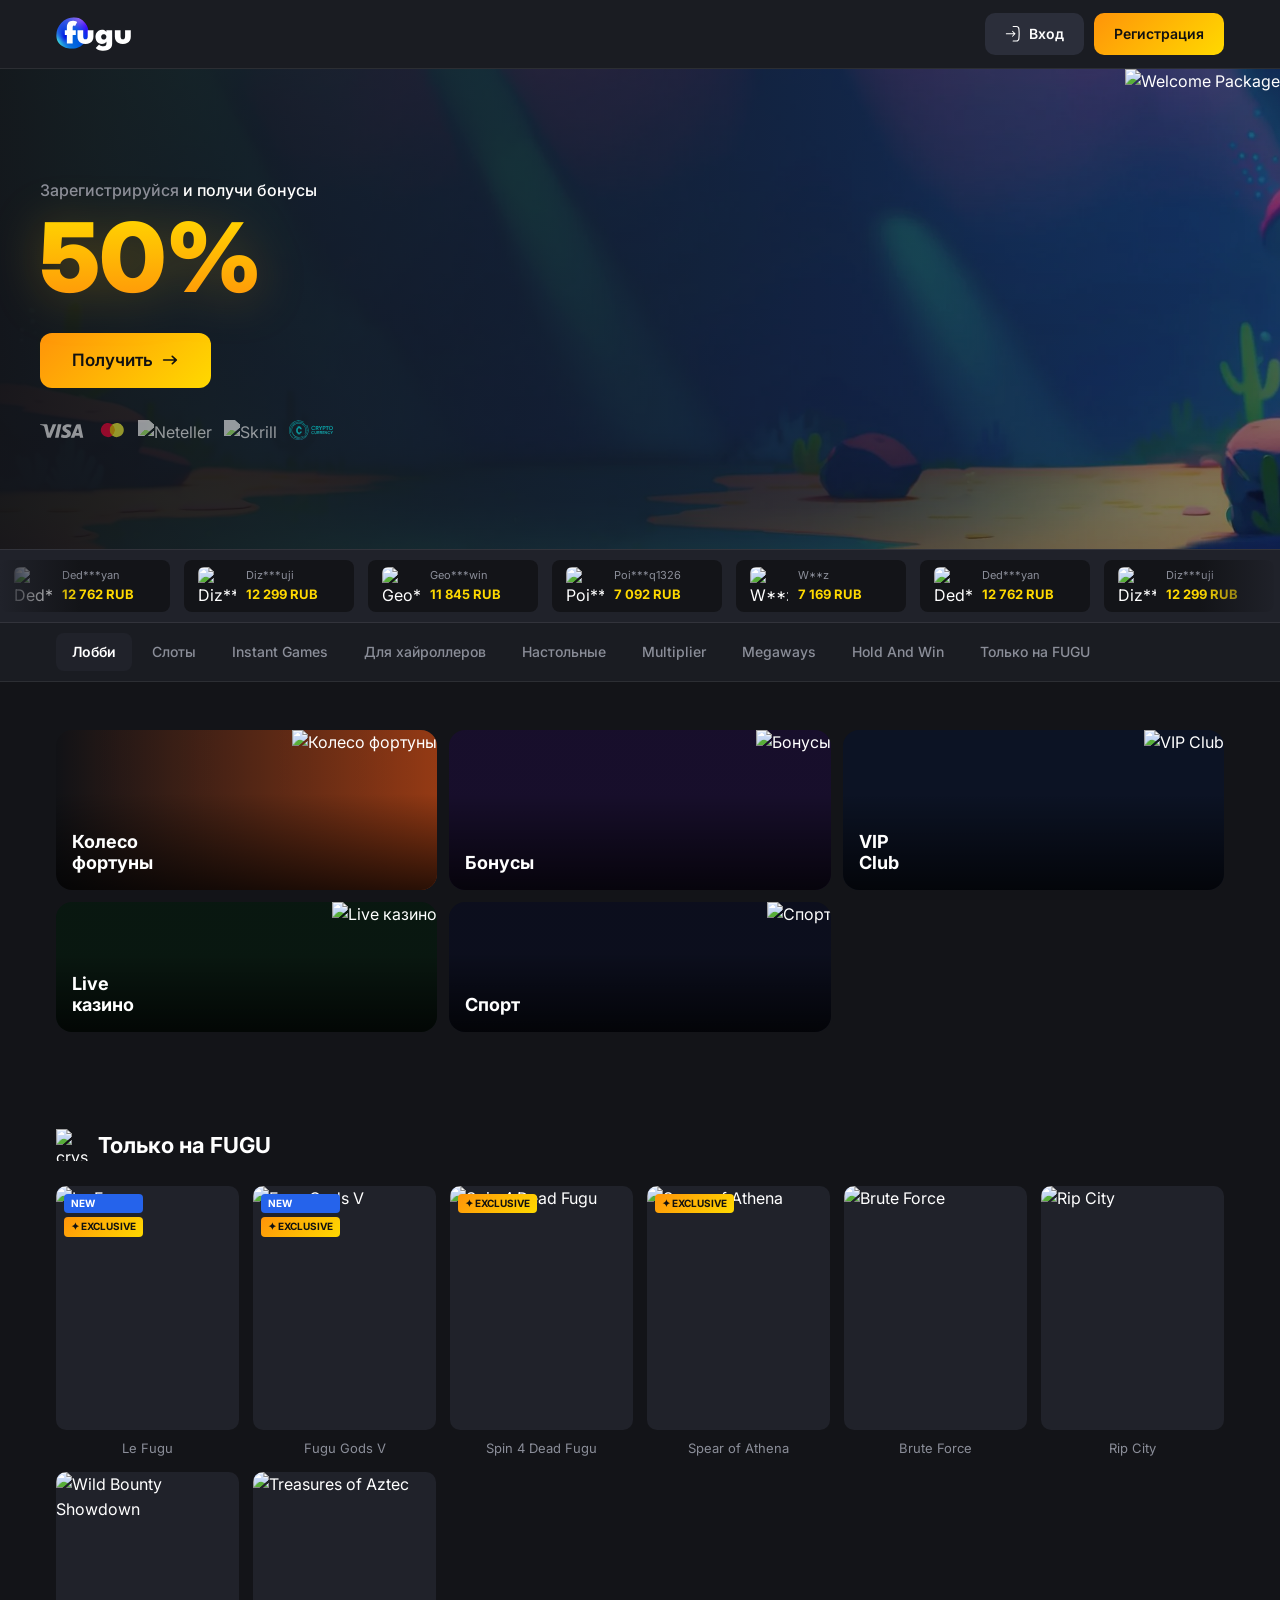
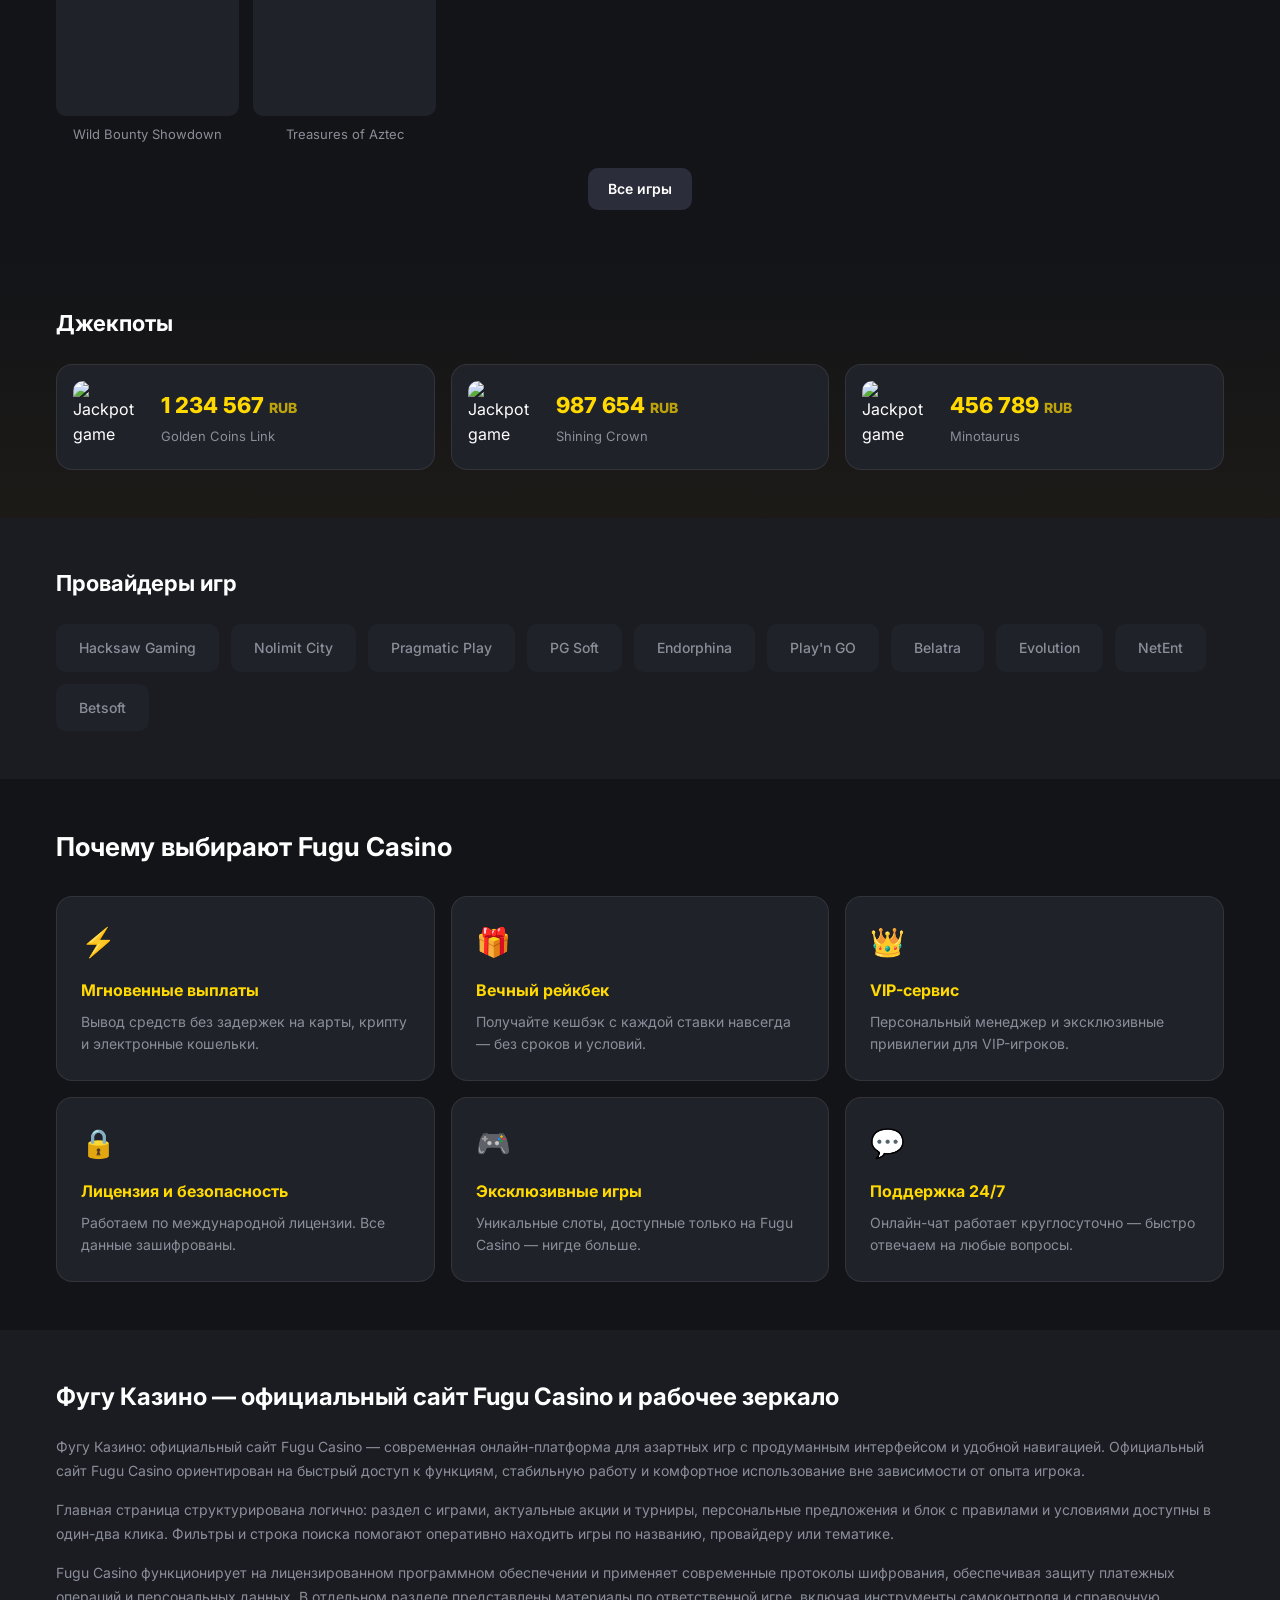
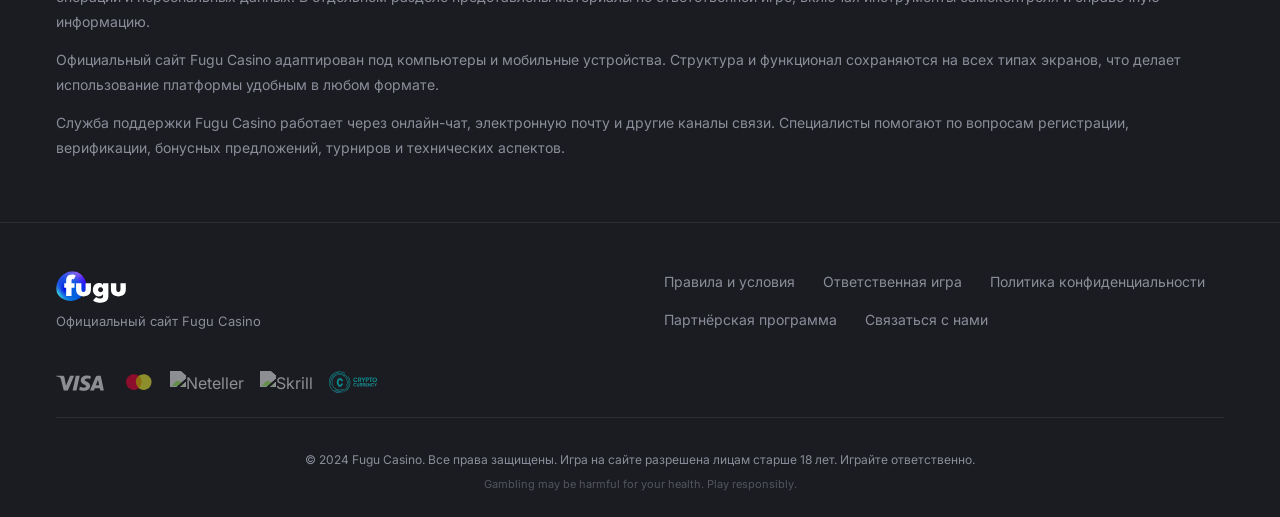
==== index.html @ 6477e7fe "Initial commit: Organized fugu lending project with refined aesthetics and local assets" ====
<!DOCTYPE html>
<html lang="ru">

<head>
    <meta charset="UTF-8">
    <meta name="viewport" content="width=device-width, initial-scale=1.0">
    <title>Фугу Казино: Официальный сайт Fugu Casino | Зеркало</title>
    <meta name="description"
        content="Fugu Casino — официальный сайт и актуальное зеркало Фугу Казино с быстрым доступом к слотам, бонусам и удобным платежам 💰">
    <link rel="preconnect" href="https://fonts.googleapis.com">
    <link rel="preconnect" href="https://fonts.gstatic.com" crossorigin>
    <link href="https://fonts.googleapis.com/css2?family=Inter:wght@400;500;600;700;800;900&display=swap"
        rel="stylesheet">
    <link rel="stylesheet" href="css/styles.css">
</head>

<body>

    <!-- ===== HEADER ===== -->
    <header class="header" id="header">
        <div class="container header__inner">
            <a href="#" class="header__logo">
                <img src="assets/icons/logo.svg" alt="FUGU Casino"
                    onerror="this.style.display='none';this.nextElementSibling.style.display='block'">
                <span class="header__logo-fallback" style="display:none">FUGU</span>
            </a>
            <nav class="header__nav">
                <a href="#" class="btn btn--ghost">
                    <svg viewBox="0 0 18 20" fill="currentColor" width="16" height="16">
                        <path
                            d="M13.377 0c1.868 0 3.455 1.396 3.636 3.273.182 1.888.387 4.452.387 6.427 0 1.975-.205 4.54-.387 6.427-.182 1.878-1.768 3.273-3.636 3.273H9.2a.7.7 0 0 1 0-1.4h4.177a2.234 2.234 0 0 0 2.242-2.008C15.801 14.11 16 11.603 16 9.7c0-1.903-.2-4.41-.38-6.292A2.234 2.234 0 0 0 13.376 1.4H9.2a.7.7 0 0 1 0-1.4h4.177Z" />
                        <path
                            d="M7.942 6.124a.6.6 0 0 1 .849 0l3.151 3.151.078.095a.6.6 0 0 1-.078.754l-3.151 3.151a.6.6 0 0 1-.849-.848L9.97 10.4H.7A.7.7 0 0 1 .7 9h9.27L7.942 6.973a.6.6 0 0 1 0-.849Z" />
                    </svg>
                    Вход
                </a>
                <a href="#" class="btn btn--primary">Регистрация</a>
            </nav>
        </div>
    </header>

    <!-- ===== HERO ===== -->
    <section class="hero">
        <div class="hero__bg"
            style="background-image:url(assets/images/hero-bg.webp)">
        </div>
        <div class="hero__character">
            <img src="https://xn----btbm6aeire.xn--p1ai/assets/img/upload/s3/banner/01k85yf15ep6w7pep8p38g1zgq/image_mobile/fcssyc5qdbswo4cgkg0wk80owwkgg8k.webp"
                alt="Welcome Package" class="hero__char-img">
        </div>
        <div class="container hero__content">
            <p class="hero__subtitle">Зарегистрируйся <span>и получи бонусы</span></p>
            <div class="hero__offer">
                <span class="hero__offer-value" data-text="50%">50%</span>
            </div>
            <a href="#" class="btn btn--primary btn--large hero__cta">
                Получить
                <svg viewBox="0 0 20 20" fill="currentColor" width="18" height="18">
                    <path
                        d="M2.94 9.12h11.7L11.82 6.5a.8.8 0 0 1 0-1.23.95.95 0 0 1 1.3 0l4.6 4.13c.37.35.37.87 0 1.22l-4.5 4.13c-.19.17-.47.26-.65.26a1 1 0 0 1-.66-.26.8.8 0 0 1 0-1.23l2.8-2.63H2.95c-.56 0-.94-.35-.94-.88s.47-.88.94-.88" />
                </svg>
            </a>
            <div class="hero__payments">
                <img src="assets/icons/visa.svg"
                    alt="Visa" class="hero__payment-icon">
                <img src="assets/icons/mastercard.svg"
                    alt="Mastercard" class="hero__payment-icon">
                <img src="https://xn----btbm6aeire.xn--p1ai/assets/img/upload/s3/payments/logos/01ghve246v85c0ny2q3wrgn5e1/dark/6dr8vnzsc408gk0cs4w0c4socooc004.svg"
                    alt="Neteller" class="hero__payment-icon">
                <img src="https://xn----btbm6aeire.xn--p1ai/assets/img/upload/s3/payments/logos/01jxahktg1y2hcx2jmmjb9k9hc/dark/jugpmy3u3dc80cgk80s00wg4swcw8gk.svg"
                    alt="Skrill" class="hero__payment-icon">
                <img src="assets/icons/crypto.svg"
                    alt="Crypto" class="hero__payment-icon">
            </div>
        </div>
    </section>

    <!-- ===== WINNERS TICKER ===== -->
    <div class="ticker" aria-label="Последние победители">
        <div class="ticker__track" id="tickerTrack">
            <!-- JS заполняет -->
        </div>
    </div>

    <!-- ===== NAV TABS ===== -->
    <div class="nav-tabs-wrap">
        <div class="container">
            <div class="nav-tabs" id="navTabs">
                <a href="#" class="nav-tabs__item nav-tabs__item--active">Лобби</a>
                <a href="#" class="nav-tabs__item">Слоты</a>
                <a href="#" class="nav-tabs__item">Instant Games</a>
                <a href="#" class="nav-tabs__item">Для хайроллеров</a>
                <a href="#" class="nav-tabs__item">Настольные</a>
                <a href="#" class="nav-tabs__item">Multiplier</a>
                <a href="#" class="nav-tabs__item">Megaways</a>
                <a href="#" class="nav-tabs__item">Hold And Win</a>
                <a href="#" class="nav-tabs__item">Только на FUGU</a>
            </div>
        </div>
    </div>

    <!-- ===== CATEGORY BANNERS ===== -->
    <section class="cat-banners section">
        <div class="container">
            <div class="cat-banners__grid">
                <!-- Колесо фортуны -->
                <a href="#" class="cat-card cat-card--wheel"
                    style="background-image:linear-gradient(90deg,rgba(255,91,21,0) 0%,rgba(255,91,21,.3) 50%,rgba(255,91,21,.62) 100%);">
                    <div class="cat-card__img-wr">
                        <img src="https://xn----btbm6aeire.xn--p1ai/assets/img/upload/s3/banner/01k88g1hymsk1tsmrag4kjrhw4/image/l986c0d7olwookosc40o0s8wsg4coo8.webp"
                            alt="Колесо фортуны" class="cat-card__img">
                    </div>
                    <h3 class="cat-card__title">Колесо<br>фортуны</h3>
                </a>
                <!-- Бонусы -->
                <a href="#" class="cat-card cat-card--bonuses"
                    style="background-image:url(https://xn----btbm6aeire.xn--p1ai/assets/img/upload/s3/banner/01k88fy62edq56z5gypj08m4ff/image_bg/1ztc4boyj3dw48gs8wwckc88w4848ko.webp);">
                    <div class="cat-card__img-wr">
                        <img src="https://xn----btbm6aeire.xn--p1ai/assets/img/upload/s3/banner/01k88fy62edq56z5gypj08m4ff/image/456t3kahjn28s88w4gs888gco4ksk0c.webp"
                            alt="Бонусы" class="cat-card__img">
                    </div>
                    <h3 class="cat-card__title">Бонусы</h3>
                </a>
                <!-- VIP Club -->
                <a href="#" class="cat-card cat-card--vip"
                    style="background-image:url(https://xn----btbm6aeire.xn--p1ai/assets/img/upload/s3/banner/01k88g4m79qcjyx1w2mtd1ada2/image_bg/icn8tjtr7hw80co4cok4s04g0888coc.webp);">
                    <div class="cat-card__img-wr">
                        <img src="https://xn----btbm6aeire.xn--p1ai/assets/img/upload/s3/banner/01k88g4m79qcjyx1w2mtd1ada2/image/8r2eo3ityts800ooo0kgogoo840k8ok.webp"
                            alt="VIP Club" class="cat-card__img">
                    </div>
                    <h3 class="cat-card__title">VIP<br>Club</h3>
                </a>
                <!-- Live казино -->
                <a href="#" class="cat-card cat-card--live">
                    <div class="cat-card__img-wr">
                        <img src="https://xn----btbm6aeire.xn--p1ai/assets/img/upload/s3/banner/01k88g5sa2jymdpgnvcmk9e178/image_mobile/y1yjjuhsk7kc8o08cs4wk08kwcg00o.webp"
                            alt="Live казино" class="cat-card__img">
                    </div>
                    <h3 class="cat-card__title">Live<br>казино</h3>
                </a>
                <!-- Спорт -->
                <a href="#" class="cat-card cat-card--sport">
                    <div class="cat-card__img-wr">
                        <img src="https://xn----btbm6aeire.xn--p1ai/assets/img/upload/s3/banner/01k88g6n6a93wse1n6qdpfrjk4/image_mobile/6rvltol8hog0wwsc04cscokgkgg44o4.webp"
                            alt="Спорт" class="cat-card__img">
                    </div>
                    <h3 class="cat-card__title">Спорт</h3>
                </a>
            </div>
        </div>
    </section>

    <!-- ===== EXCLUSIVE GAMES ===== -->
    <section class="games-section section">
        <div class="container">
            <div class="section-head">
                <img src="https://xn----btbm6aeire.xn--p1ai/assets/img/games-collections/crystal.webp" alt="crystal"
                    class="section-head__icon">
                <h2 class="section-head__title">Только на FUGU</h2>
            </div>
            <div class="games-grid">
                <div class="game-card">
                    <div class="game-card__img-wr">
                        <img src="https://xn----btbm6aeire.xn--p1ai/assets/img/upload/hacksaw/lefugu.webp" alt="Le Fugu"
                            class="game-card__img">
                        <div class="game-card__overlay">
                            <a href="#" class="btn btn--primary btn--sm">Играть</a>
                        </div>
                        <div class="game-card__badges">
                            <span class="badge badge--new">New</span>
                            <span class="badge badge--exclusive">✦ Exclusive</span>
                        </div>
                    </div>
                    <p class="game-card__name">Le Fugu</p>
                </div>
                <div class="game-card">
                    <div class="game-card__img-wr">
                        <img src="https://xn----btbm6aeire.xn--p1ai/assets/img/upload/spnmnl/fugugodsv.webp"
                            alt="Fugu Gods V" class="game-card__img">
                        <div class="game-card__overlay">
                            <a href="#" class="btn btn--primary btn--sm">Играть</a>
                        </div>
                        <div class="game-card__badges">
                            <span class="badge badge--new">New</span>
                            <span class="badge badge--exclusive">✦ Exclusive</span>
                        </div>
                    </div>
                    <p class="game-card__name">Fugu Gods V</p>
                </div>
                <div class="game-card">
                    <div class="game-card__img-wr">
                        <img src="https://xn----btbm6aeire.xn--p1ai/assets/img/upload/gamebeat/spin4deadfugu.webp"
                            alt="Spin 4 Dead Fugu" class="game-card__img">
                        <div class="game-card__overlay">
                            <a href="#" class="btn btn--primary btn--sm">Играть</a>
                        </div>
                        <div class="game-card__badges">
                            <span class="badge badge--exclusive">✦ Exclusive</span>
                        </div>
                    </div>
                    <p class="game-card__name">Spin 4 Dead Fugu</p>
                </div>
                <div class="game-card">
                    <div class="game-card__img-wr">
                        <img src="https://xn----btbm6aeire.xn--p1ai/assets/img/upload/hacksaw/spearofathena.webp"
                            alt="Spear of Athena" class="game-card__img">
                        <div class="game-card__overlay">
                            <a href="#" class="btn btn--primary btn--sm">Играть</a>
                        </div>
                        <div class="game-card__badges">
                            <span class="badge badge--exclusive">✦ Exclusive</span>
                        </div>
                    </div>
                    <p class="game-card__name">Spear of Athena</p>
                </div>
                <div class="game-card">
                    <div class="game-card__img-wr">
                        <img src="https://xn----btbm6aeire.xn--p1ai/assets/img/upload/nolimit/bruteforce.webp"
                            alt="Brute Force" class="game-card__img">
                        <div class="game-card__overlay">
                            <a href="#" class="btn btn--primary btn--sm">Играть</a>
                        </div>
                    </div>
                    <p class="game-card__name">Brute Force</p>
                </div>
                <div class="game-card">
                    <div class="game-card__img-wr">
                        <img src="https://xn----btbm6aeire.xn--p1ai/assets/img/upload/hacksaw/ripcity.webp"
                            alt="Rip City" class="game-card__img">
                        <div class="game-card__overlay">
                            <a href="#" class="btn btn--primary btn--sm">Играть</a>
                        </div>
                    </div>
                    <p class="game-card__name">Rip City</p>
                </div>
                <div class="game-card">
                    <div class="game-card__img-wr">
                        <img src="https://xn----btbm6aeire.xn--p1ai/assets/img/upload/pgsoft/wildbountyshowdown.webp"
                            alt="Wild Bounty Showdown" class="game-card__img">
                        <div class="game-card__overlay">
                            <a href="#" class="btn btn--primary btn--sm">Играть</a>
                        </div>
                    </div>
                    <p class="game-card__name">Wild Bounty Showdown</p>
                </div>
                <div class="game-card">
                    <div class="game-card__img-wr">
                        <img src="https://xn----btbm6aeire.xn--p1ai/assets/img/upload/pgsoft/treasuresofaztec.webp"
                            alt="Treasures of Aztec" class="game-card__img">
                        <div class="game-card__overlay">
                            <a href="#" class="btn btn--primary btn--sm">Играть</a>
                        </div>
                    </div>
                    <p class="game-card__name">Treasures of Aztec</p>
                </div>
            </div>
            <div class="games-grid__footer">
                <a href="#" class="btn btn--ghost">Все игры</a>
            </div>
        </div>
    </section>

    <!-- ===== JACKPOTS ===== -->
    <section class="jackpots section">
        <div class="container">
            <div class="section-head">
                <img src="https://xn----btbm6aeire.xn--p1ai/assets/img/games-jackpot/games-jackpot-icon.webp"
                    alt="jackpot" class="section-head__icon" onerror="this.style.display='none'">
                <h2 class="section-head__title">Джекпоты</h2>
            </div>
            <div class="jackpots__cards">
                <div class="jackpot-card">
                    <div class="jackpot-card__game">
                        <img src="https://xn----btbm6aeire.xn--p1ai/assets/img/upload/egt/pandasgoldgoldencoinslink.webp"
                            alt="Jackpot game" class="jackpot-card__img">
                    </div>
                    <div class="jackpot-card__info">
                        <div class="jackpot-card__amount">1 234 567 <span class="jackpot-card__currency">RUB</span>
                        </div>
                        <div class="jackpot-card__name">Golden Coins Link</div>
                    </div>
                </div>
                <div class="jackpot-card">
                    <div class="jackpot-card__game">
                        <img src="https://xn----btbm6aeire.xn--p1ai/assets/img/upload/egt/shiningcrown.webp"
                            alt="Jackpot game" class="jackpot-card__img">
                    </div>
                    <div class="jackpot-card__info">
                        <div class="jackpot-card__amount">987 654 <span class="jackpot-card__currency">RUB</span></div>
                        <div class="jackpot-card__name">Shining Crown</div>
                    </div>
                </div>
                <div class="jackpot-card">
                    <div class="jackpot-card__game">
                        <img src="https://xn----btbm6aeire.xn--p1ai/assets/img/upload/endorphina/endorphina_minotaur.webp"
                            alt="Jackpot game" class="jackpot-card__img">
                    </div>
                    <div class="jackpot-card__info">
                        <div class="jackpot-card__amount">456 789 <span class="jackpot-card__currency">RUB</span></div>
                        <div class="jackpot-card__name">Minotaurus</div>
                    </div>
                </div>
            </div>
        </div>
    </section>

    <!-- ===== PROVIDERS ===== -->
    <section class="providers section">
        <div class="container">
            <h2 class="section-head__title">Провайдеры игр</h2>
            <div class="providers__list">
                <div class="provider-item">Hacksaw Gaming</div>
                <div class="provider-item">Nolimit City</div>
                <div class="provider-item">Pragmatic Play</div>
                <div class="provider-item">PG Soft</div>
                <div class="provider-item">Endorphina</div>
                <div class="provider-item">Play'n GO</div>
                <div class="provider-item">Belatra</div>
                <div class="provider-item">Evolution</div>
                <div class="provider-item">NetEnt</div>
                <div class="provider-item">Betsoft</div>
            </div>
        </div>
    </section>

    <!-- ===== ADVANTAGES ===== -->
    <section class="advantages section">
        <div class="container">
            <h2 class="advantages__title">Почему выбирают Fugu Casino</h2>
            <div class="advantages__grid">
                <div class="adv-card">
                    <div class="adv-card__icon">⚡</div>
                    <h3 class="adv-card__title">Мгновенные выплаты</h3>
                    <p class="adv-card__text">Вывод средств без задержек на карты, крипту и электронные кошельки.</p>
                </div>
                <div class="adv-card">
                    <div class="adv-card__icon">🎁</div>
                    <h3 class="adv-card__title">Вечный рейкбек</h3>
                    <p class="adv-card__text">Получайте кешбэк с каждой ставки навсегда — без сроков и условий.</p>
                </div>
                <div class="adv-card">
                    <div class="adv-card__icon">👑</div>
                    <h3 class="adv-card__title">VIP-сервис</h3>
                    <p class="adv-card__text">Персональный менеджер и эксклюзивные привилегии для VIP-игроков.</p>
                </div>
                <div class="adv-card">
                    <div class="adv-card__icon">🔒</div>
                    <h3 class="adv-card__title">Лицензия и безопасность</h3>
                    <p class="adv-card__text">Работаем по международной лицензии. Все данные зашифрованы.</p>
                </div>
                <div class="adv-card">
                    <div class="adv-card__icon">🎮</div>
                    <h3 class="adv-card__title">Эксклюзивные игры</h3>
                    <p class="adv-card__text">Уникальные слоты, доступные только на Fugu Casino — нигде больше.</p>
                </div>
                <div class="adv-card">
                    <div class="adv-card__icon">💬</div>
                    <h3 class="adv-card__title">Поддержка 24/7</h3>
                    <p class="adv-card__text">Онлайн-чат работает круглосуточно — быстро отвечаем на любые вопросы.</p>
                </div>
            </div>
        </div>
    </section>

    <!-- ===== SEO TEXT ===== -->
    <section class="seo-text section">
        <div class="container">
            <h1>Фугу Казино — официальный сайт Fugu Casino и рабочее зеркало</h1>
            <div class="seo-text__body">
                <p>Фугу Казино: официальный сайт Fugu Casino — современная онлайн-платформа для азартных игр с
                    продуманным интерфейсом и удобной навигацией. Официальный сайт Fugu Casino ориентирован на быстрый
                    доступ к функциям, стабильную работу и комфортное использование вне зависимости от опыта игрока.</p>
                <p>Главная страница структурирована логично: раздел с играми, актуальные акции и турниры, персональные
                    предложения и блок с правилами и условиями доступны в один-два клика. Фильтры и строка поиска
                    помогают оперативно находить игры по названию, провайдеру или тематике.</p>
                <p>Fugu Casino функционирует на лицензированном программном обеспечении и применяет современные
                    протоколы шифрования, обеспечивая защиту платежных операций и персональных данных. В отдельном
                    разделе представлены материалы по ответственной игре, включая инструменты самоконтроля и справочную
                    информацию.</p>
                <p>Официальный сайт Fugu Casino адаптирован под компьютеры и мобильные устройства. Структура и
                    функционал сохраняются на всех типах экранов, что делает использование платформы удобным в любом
                    формате.</p>
                <p>Служба поддержки Fugu Casino работает через онлайн-чат, электронную почту и другие каналы связи.
                    Специалисты помогают по вопросам регистрации, верификации, бонусных предложений, турниров и
                    технических аспектов.</p>
            </div>
        </div>
    </section>

    <!-- ===== FOOTER ===== -->
    <footer class="footer">
        <div class="container footer__inner">
            <div class="footer__top">
                <div class="footer__logo-area">
                    <a href="#" class="footer__logo">
                        <img src="assets/icons/logo.svg" alt="FUGU Casino"
                            onerror="this.style.display='none';this.nextElementSibling.style.display='block'">
                        <span style="display:none;font-weight:800;font-size:22px;color:#ffd900">FUGU</span>
                    </a>
                    <p class="footer__tagline">Официальный сайт Fugu Casino</p>
                </div>
                <nav class="footer__nav">
                    <a href="#">Правила и условия</a>
                    <a href="#">Ответственная игра</a>
                    <a href="#">Политика конфиденциальности</a>
                    <a href="#">Партнёрская программа</a>
                    <a href="#">Связаться с нами</a>
                </nav>
            </div>
            <div class="footer__payments">
                <img src="assets/icons/visa.svg"
                    alt="Visa">
                <img src="assets/icons/mastercard.svg"
                    alt="Mastercard">
                <img src="https://xn----btbm6aeire.xn--p1ai/assets/img/upload/s3/payments/logos/01ghve246v85c0ny2q3wrgn5e1/dark/6dr8vnzsc408gk0cs4w0c4socooc004.svg"
                    alt="Neteller">
                <img src="https://xn----btbm6aeire.xn--p1ai/assets/img/upload/s3/payments/logos/01jxahktg1y2hcx2jmmjb9k9hc/dark/jugpmy3u3dc80cgk80s00wg4swcw8gk.svg"
                    alt="Skrill">
                <img src="assets/icons/crypto.svg"
                    alt="Crypto">
            </div>
            <div class="footer__bottom">
                <p>&copy; 2024 Fugu Casino. Все права защищены. Игра на сайте разрешена лицам старше 18 лет. Играйте
                    ответственно.</p>
                <p class="footer__disclaimer">Gambling may be harmful for your health. Play responsibly.</p>
            </div>
        </div>
    </footer>

    <script src="js/script.js"></script>
</body>

</html>
---- css/styles.css ----
/* ==============================================
   FUGU CASINO — STYLES
   Точная копия цветовой палитры оригинала
   ============================================== */

/* --- CSS Variables (оригинальные цвета) --- */
:root {
    --bg: #131418;
    --bg-header: #1a1c22;
    --bg-card: #20222a;
    --bg-card-2: #2b2e3a;
    --accent-gold: #ffd900;
    --accent-amber: #ff9409;
    --text: #ffffff;
    --text-muted: #8b8e99;
    --border: rgba(255, 255, 255, 0.08);
    --radius: 10px;
    --radius-lg: 16px;
    --font: 'Inter', sans-serif;
    --transition: 0.22s ease;
    --max-width: 1200px;
}

/* --- Reset --- */
*,
*::before,
*::after {
    box-sizing: border-box;
    margin: 0;
    padding: 0;
}

html {
    scroll-behavior: smooth;
}

body {
    background: var(--bg);
    color: var(--text);
    font-family: var(--font);
    line-height: 1.55;
    -webkit-font-smoothing: antialiased;
    overflow-x: hidden;
}

a {
    color: inherit;
    text-decoration: none;
}

img {
    display: block;
    max-width: 100%;
}

button {
    font-family: inherit;
    cursor: pointer;
    background: none;
    border: none;
}

/* --- Container --- */
.container {
    width: 100%;
    max-width: var(--max-width);
    margin: 0 auto;
    padding: 0 16px;
}

/* ==============================================
   BUTTONS
   ============================================== */
.btn {
    display: inline-flex;
    align-items: center;
    gap: 8px;
    padding: 10px 20px;
    font-size: 14px;
    font-weight: 600;
    border-radius: var(--radius);
    cursor: pointer;
    border: none;
    transition: var(--transition);
    white-space: nowrap;
    text-align: center;
}

.btn--primary {
    background: linear-gradient(135deg, var(--accent-amber), var(--accent-gold));
    color: #111;
}

.btn--primary:hover {
    filter: brightness(1.1);
    transform: translateY(-2px);
    box-shadow: 0 4px 20px rgba(255, 148, 9, 0.4);
}

.btn--primary:active {
    transform: translateY(0);
}

.btn--ghost {
    background: var(--bg-card-2);
    color: var(--text);
}

.btn--ghost:hover {
    background: #383b47;
}

.btn--large {
    padding: 14px 32px;
    font-size: 17px;
    border-radius: 12px;
}

.btn--sm {
    padding: 8px 16px;
    font-size: 13px;
    border-radius: 8px;
}

/* ==============================================
   HEADER
   ============================================== */
.header {
    position: sticky;
    top: 0;
    z-index: 100;
    background: var(--bg-header);
    border-bottom: 1px solid var(--border);
    backdrop-filter: blur(12px);
}

.header__inner {
    display: flex;
    align-items: center;
    justify-content: space-between;
    height: 68px;
}

.header__logo img {
    height: 34px;
    width: auto;
}

.header__logo-fallback {
    font-size: 22px;
    font-weight: 900;
    color: var(--accent-gold);
    letter-spacing: -0.5px;
}

.header__nav {
    display: flex;
    gap: 10px;
    align-items: center;
}

/* ==============================================
   HERO
   ============================================== */
.hero {
    position: relative;
    min-height: 480px;
    display: flex;
    align-items: center;
    overflow: hidden;
    background: #0f1015;
}

.hero__bg {
    position: absolute;
    inset: 0;
    background-size: cover;
    background-position: center top;
    background-repeat: no-repeat;
    opacity: 0.55;
}

.hero::after {
    content: '';
    position: absolute;
    inset: 0;
    background: linear-gradient(90deg,
            rgba(19, 20, 24, 0.95) 0%,
            rgba(19, 20, 24, 0.6) 50%,
            rgba(19, 20, 24, 0.1) 100%);
}

.hero__character {
    position: absolute;
    right: 0;
    bottom: 0;
    height: 100%;
    max-width: 50%;
    z-index: 1;
}

.hero__char-img {
    height: 100%;
    width: auto;
    object-fit: contain;
    object-position: right bottom;
    animation: float 6s ease-in-out infinite;
}

@keyframes float {
    0%, 100% { transform: translateY(0); }
    50% { transform: translateY(-15px); }
}

.hero__content {
    position: relative;
    z-index: 2;
    padding: 60px 0;
}

.hero__subtitle {
    font-size: 16px;
    font-weight: 500;
    color: var(--text-muted);
    margin-bottom: 6px;
}

.hero__subtitle span {
    color: var(--text);
}

.hero__offer {
    margin-bottom: 28px;
}

.hero__offer-value {
    font-size: 96px;
    font-weight: 900;
    line-height: 1;
    background: linear-gradient(180deg, var(--accent-gold) 0%, var(--accent-amber) 100%);
    -webkit-background-clip: text;
    -webkit-text-fill-color: transparent;
    background-clip: text;
    display: block;
    position: relative;
    filter: drop-shadow(0 4px 24px rgba(255, 180, 0, 0.25));
}

.hero__cta {
    margin-bottom: 32px;
}

.hero__payments {
    display: flex;
    flex-wrap: wrap;
    gap: 12px;
    align-items: center;
}

.hero__payment-icon {
    height: 20px;
    width: auto;
    opacity: 0.55;
    transition: opacity var(--transition);
    filter: brightness(2);
}

.hero__payment-icon:hover {
    opacity: 1;
}

/* ==============================================
   WINNERS TICKER
   ============================================== */
.ticker {
    background: var(--bg-card);
    overflow: hidden;
    border-top: 1px solid var(--border);
    border-bottom: 1px solid var(--border);
    padding: 10px 0;
    position: relative;
}

.ticker::before,
.ticker::after {
    content: '';
    position: absolute;
    top: 0;
    bottom: 0;
    width: 80px;
    z-index: 2;
}

.ticker::before {
    left: 0;
    background: linear-gradient(90deg, var(--bg-card), transparent);
}

.ticker::after {
    right: 0;
    background: linear-gradient(-90deg, var(--bg-card), transparent);
}

.ticker__track {
    display: flex;
    gap: 14px;
    width: max-content;
    animation: ticker 28s linear infinite;
}

.ticker__item {
    display: flex;
    align-items: center;
    gap: 10px;
    background: var(--bg);
    padding: 7px 14px;
    border-radius: 8px;
    min-width: 170px;
    cursor: pointer;
    transition: background var(--transition);
}

.ticker__item:hover {
    background: var(--bg-card-2);
}

.ticker__game-img {
    width: 38px;
    height: 38px;
    border-radius: 6px;
    object-fit: cover;
    flex-shrink: 0;
}

.ticker__info {
    display: flex;
    flex-direction: column;
}

.ticker__user {
    font-size: 11px;
    color: var(--text-muted);
}

.ticker__sum {
    font-size: 13px;
    font-weight: 700;
    color: var(--accent-gold);
}

@keyframes ticker {
    from {
        transform: translateX(0);
    }

    to {
        transform: translateX(-50%);
    }
}

/* ==============================================
   NAV TABS
   ============================================== */
.nav-tabs-wrap {
    background: var(--bg-header);
    border-bottom: 1px solid var(--border);
    position: sticky;
    top: 68px;
    z-index: 90;
}

.nav-tabs {
    display: flex;
    gap: 4px;
    overflow-x: auto;
    scrollbar-width: none;
    padding: 10px 0;
}

.nav-tabs::-webkit-scrollbar {
    display: none;
}

.nav-tabs__item {
    flex-shrink: 0;
    padding: 8px 16px;
    border-radius: 8px;
    font-size: 14px;
    font-weight: 500;
    color: var(--text-muted);
    transition: var(--transition);
    cursor: pointer;
}

.nav-tabs__item:hover {
    color: var(--text);
    background: var(--bg-card);
}

.nav-tabs__item--active {
    color: var(--text);
    background: var(--bg-card);
    font-weight: 600;
}

/* ==============================================
   SECTION HELPERS
   ============================================== */
.section {
    padding: 48px 0;
}

.section-head {
    display: flex;
    align-items: center;
    gap: 10px;
    margin-bottom: 24px;
}

.section-head__icon {
    width: 32px;
    height: 32px;
    object-fit: contain;
}

.section-head__title {
    font-size: 22px;
    font-weight: 700;
}

/* ==============================================
   CATEGORY BANNERS
   ============================================== */
.cat-banners__grid {
    display: grid;
    grid-template-columns: repeat(3, 1fr);
    grid-template-rows: auto auto;
    gap: 12px;
}

.cat-card {
    position: relative;
    border-radius: var(--radius-lg);
    overflow: hidden;
    display: flex;
    align-items: flex-end;
    min-height: 160px;
    background: var(--bg-card);
    background-size: cover;
    background-position: center;
    cursor: pointer;
    text-decoration: none;
    transition: transform var(--transition);
}

.cat-card:hover {
    transform: scale(1.02);
}

.cat-card::before {
    content: '';
    position: absolute;
    inset: 0;
    background: linear-gradient(to top, rgba(0, 0, 0, 0.75) 0%, rgba(0, 0, 0, 0.1) 60%);
}

.cat-card__img-wr {
    position: absolute;
    inset: 0;
    display: flex;
    align-items: center;
    justify-content: flex-end;
}

.cat-card__img {
    height: 100%;
    width: auto;
    max-width: 70%;
    object-fit: contain;
    object-position: bottom right;
}

.cat-card__title {
    position: relative;
    z-index: 2;
    font-size: 18px;
    font-weight: 700;
    padding: 16px;
    line-height: 1.2;
}

.cat-card--live,
.cat-card--sport {
    grid-column: span 1;
    min-height: 130px;
}

.cat-card--wheel {
    background: linear-gradient(135deg, #1a0a00, #3b1a00);
}

.cat-card--bonuses {
    background: #1a1030;
}

.cat-card--vip {
    background: #0d1528;
}

.cat-card--live {
    background: #0a1a12;
}

.cat-card--sport {
    background: #0d1020;
}

/* Последние 2 карточки — занять по полколонны */
.cat-card:nth-child(4),
.cat-card:nth-child(5) {
    grid-column: span 1;
}

/* ==============================================
   GAMES GRID
   ============================================== */
.games-grid {
    display: grid;
    grid-template-columns: repeat(auto-fill, minmax(160px, 1fr));
    gap: 14px;
    margin-bottom: 24px;
}

.game-card__img-wr {
    position: relative;
    border-radius: var(--radius);
    overflow: hidden;
    aspect-ratio: 3 / 4;
    background: var(--bg-card);
    cursor: pointer;
}

.game-card__img {
    width: 100%;
    height: 100%;
    object-fit: cover;
    transition: transform 0.4s ease;
}

.game-card__img-wr:hover .game-card__img {
    transform: scale(1.06);
}

.game-card__overlay {
    position: absolute;
    inset: 0;
    background: rgba(0, 0, 0, 0.55);
    display: flex;
    align-items: center;
    justify-content: center;
    opacity: 0;
    transition: opacity var(--transition);
}

.game-card__img-wr:hover .game-card__overlay {
    opacity: 1;
}

.game-card__badges {
    position: absolute;
    top: 8px;
    left: 8px;
    display: flex;
    flex-direction: column;
    gap: 4px;
}

.badge {
    font-size: 10px;
    font-weight: 700;
    padding: 2px 7px;
    border-radius: 4px;
    text-transform: uppercase;
}

.badge--new {
    background: #2563eb;
    color: #fff;
}

.badge--exclusive {
    background: linear-gradient(135deg, var(--accent-amber), var(--accent-gold));
    color: #111;
}

.game-card__name {
    font-size: 13px;
    color: var(--text-muted);
    margin-top: 8px;
    text-align: center;
    white-space: nowrap;
    overflow: hidden;
    text-overflow: ellipsis;
}

.games-grid__footer {
    display: flex;
    justify-content: center;
}

/* ==============================================
   JACKPOTS
   ============================================== */
.jackpots {
    background: linear-gradient(180deg, var(--bg) 0%, rgba(255, 180, 0, 0.04) 100%);
}

.jackpots__cards {
    display: grid;
    grid-template-columns: repeat(auto-fill, minmax(300px, 1fr));
    gap: 16px;
}

.jackpot-card {
    background: var(--bg-card);
    border-radius: var(--radius-lg);
    display: flex;
    align-items: center;
    gap: 16px;
    padding: 16px;
    border: 1px solid var(--border);
    transition: border-color var(--transition);
    cursor: pointer;
}

.jackpot-card:hover {
    border-color: rgba(255, 180, 0, 0.35);
}

.jackpot-card__img {
    width: 72px;
    height: 72px;
    border-radius: 10px;
    object-fit: cover;
    flex-shrink: 0;
}

.jackpot-card__amount {
    font-size: 22px;
    font-weight: 800;
    color: var(--accent-gold);
}

.jackpot-card__currency {
    font-size: 14px;
    opacity: 0.7;
}

.jackpot-card__name {
    font-size: 13px;
    color: var(--text-muted);
    margin-top: 4px;
}

/* ==============================================
   PROVIDERS
   ============================================== */
.providers {
    background: var(--bg-header);
}

.providers .section-head__title {
    margin-bottom: 24px;
}

.providers__list {
    display: flex;
    flex-wrap: wrap;
    gap: 12px;
}

.provider-item {
    padding: 12px 22px;
    background: var(--bg-card);
    border-radius: var(--radius);
    font-size: 14px;
    font-weight: 500;
    color: var(--text-muted);
    cursor: pointer;
    transition: var(--transition);
    border: 1px solid transparent;
}

.provider-item:hover {
    color: var(--text);
    border-color: var(--border);
    background: var(--bg-card-2);
}

/* ==============================================
   ADVANTAGES
   ============================================== */
.advantages {
    background: var(--bg);
}

.advantages__title {
    font-size: 26px;
    font-weight: 700;
    margin-bottom: 28px;
}

.advantages__grid {
    display: grid;
    grid-template-columns: repeat(auto-fill, minmax(300px, 1fr));
    gap: 16px;
}

.adv-card {
    background: var(--bg-card);
    border-radius: var(--radius-lg);
    padding: 24px;
    border: 1px solid var(--border);
    transition: border-color var(--transition), transform var(--transition);
}

.adv-card:hover {
    border-color: rgba(255, 180, 0, 0.2);
    transform: translateY(-2px);
}

.adv-card__icon {
    font-size: 28px;
    margin-bottom: 14px;
}

.adv-card__title {
    font-size: 16px;
    font-weight: 700;
    margin-bottom: 8px;
    color: var(--accent-gold);
}

.adv-card__text {
    font-size: 14px;
    color: var(--text-muted);
    line-height: 1.6;
}

/* ==============================================
   SEO TEXT
   ============================================== */
.seo-text {
    background: var(--bg-header);
}

.seo-text h1 {
    font-size: 24px;
    font-weight: 700;
    margin-bottom: 20px;
}

.seo-text__body p {
    font-size: 14px;
    color: var(--text-muted);
    line-height: 1.75;
    margin-bottom: 14px;
}

/* ==============================================
   FOOTER
   ============================================== */
.footer {
    background: var(--bg-header);
    border-top: 1px solid var(--border);
    padding: 48px 0 24px;
}

.footer__top {
    display: flex;
    justify-content: space-between;
    align-items: flex-start;
    flex-wrap: wrap;
    gap: 32px;
    margin-bottom: 40px;
}

.footer__logo img {
    height: 32px;
    width: auto;
}

.footer__tagline {
    font-size: 13px;
    color: var(--text-muted);
    margin-top: 8px;
}

.footer__nav {
    display: flex;
    flex-wrap: wrap;
    gap: 16px 28px;
    max-width: 560px;
}

.footer__nav a {
    font-size: 14px;
    color: var(--text-muted);
    transition: color var(--transition);
}

.footer__nav a:hover {
    color: var(--text);
}

.footer__payments {
    display: flex;
    flex-wrap: wrap;
    gap: 16px;
    align-items: center;
    margin-bottom: 32px;
    padding-bottom: 24px;
    border-bottom: 1px solid var(--border);
}

.footer__payments img {
    height: 22px;
    width: auto;
    opacity: 0.5;
    filter: brightness(2);
    transition: opacity var(--transition);
}

.footer__payments img:hover {
    opacity: 1;
}

.footer__bottom {
    text-align: center;
    font-size: 12px;
    color: var(--text-muted);
    line-height: 1.7;
}

.footer__disclaimer {
    font-size: 11px;
    margin-top: 4px;
    opacity: 0.5;
}

/* ==============================================
   RESPONSIVE
   ============================================== */
@media (max-width: 1024px) {
    .cat-banners__grid {
        grid-template-columns: repeat(3, 1fr);
    }

    .hero__offer-value {
        font-size: 80px;
    }
}

@media (max-width: 768px) {
    .header__nav .btn--ghost {
        display: none;
    }

    .hero {
        min-height: 360px;
    }

    .hero__offer-value {
        font-size: 60px;
    }

    .hero__character {
        opacity: 0.3;
    }

    .cat-banners__grid {
        grid-template-columns: repeat(2, 1fr);
    }

    .cat-card--wheel {
        grid-column: span 2;
    }

    .games-grid {
        grid-template-columns: repeat(auto-fill, minmax(130px, 1fr));
    }

    .footer__top {
        flex-direction: column;
        gap: 20px;
    }

    .seo-text h1 {
        font-size: 20px;
    }

    .advantages__title {
        font-size: 22px;
    }

    .jackpots__cards {
        grid-template-columns: 1fr;
    }
}

@media (max-width: 480px) {
    .hero__offer-value {
        font-size: 52px;
    }

    .cat-banners__grid {
        grid-template-columns: 1fr 1fr;
    }

    .cat-card--wheel {
        grid-column: span 2;
    }

    .games-grid {
        grid-template-columns: repeat(3, 1fr);
    }

    .providers__list {
        gap: 8px;
    }

    .provider-item {
        padding: 10px 14px;
        font-size: 12px;
    }
}
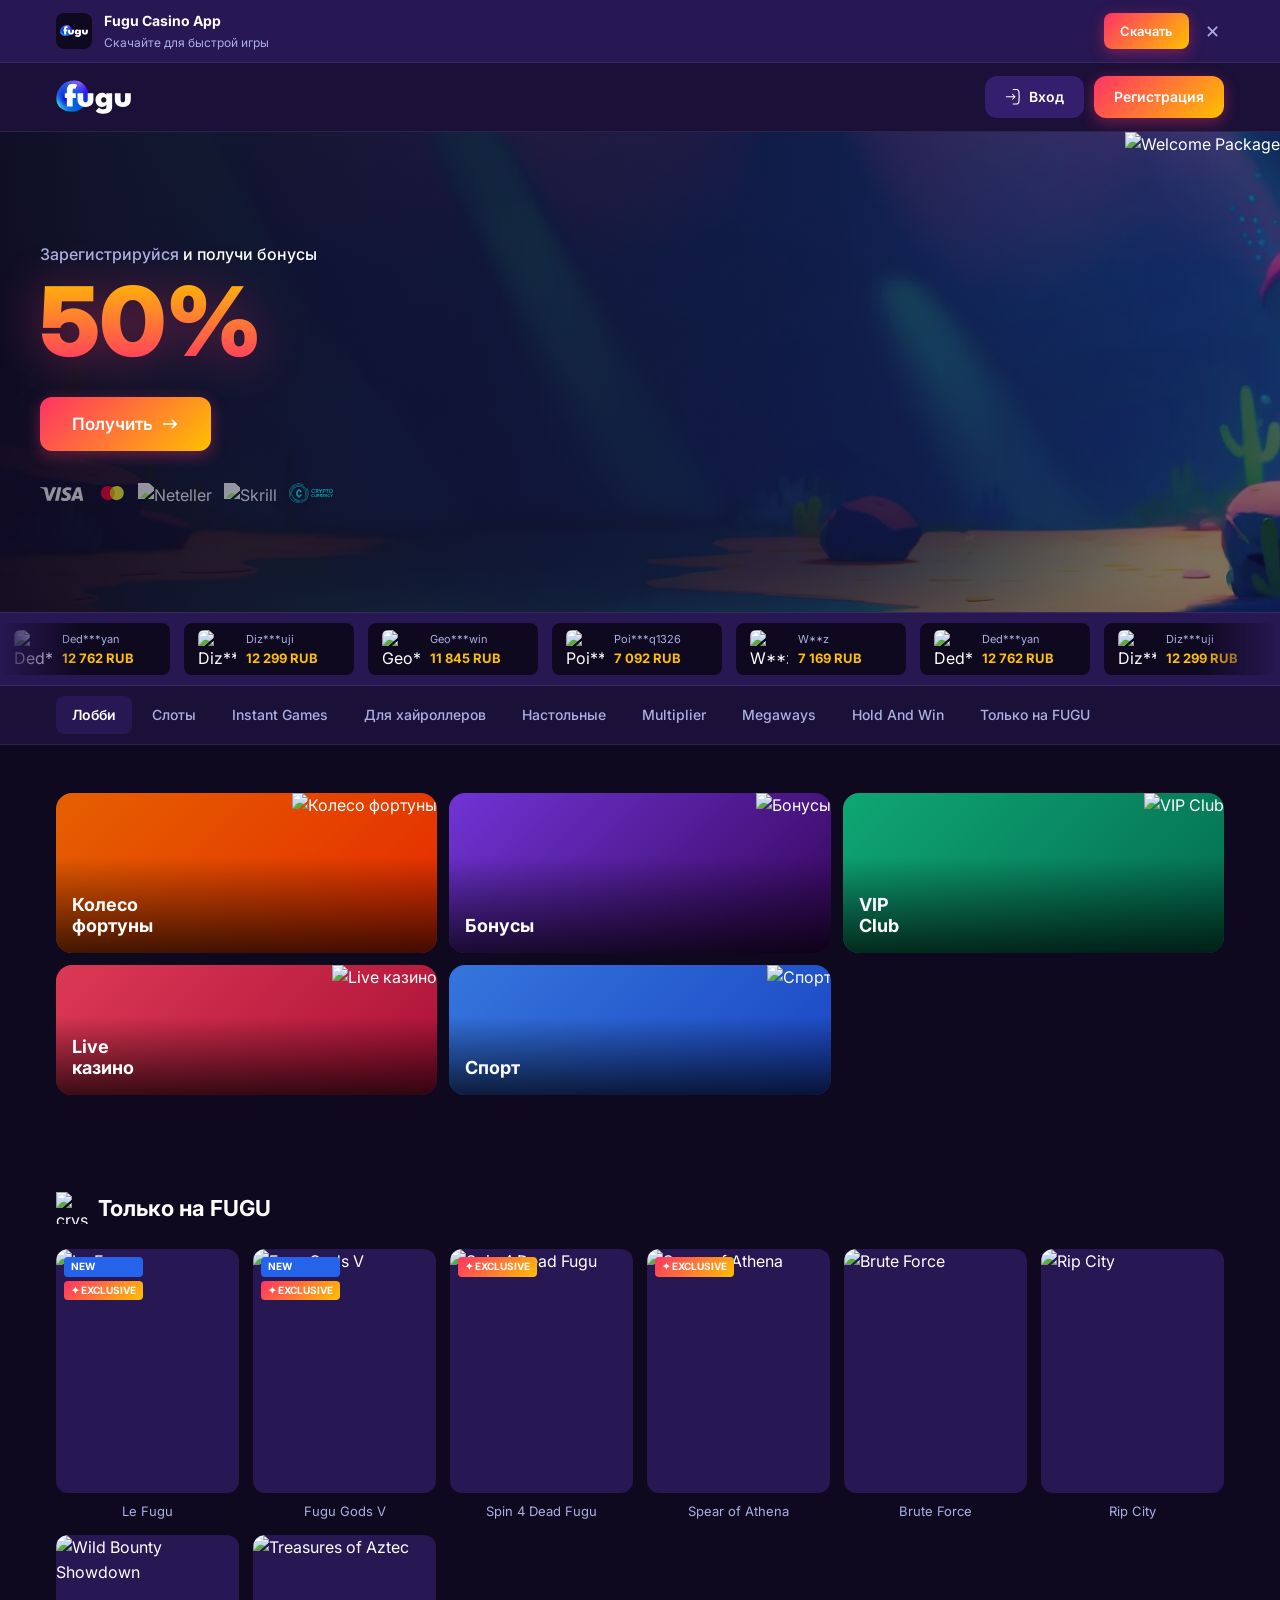
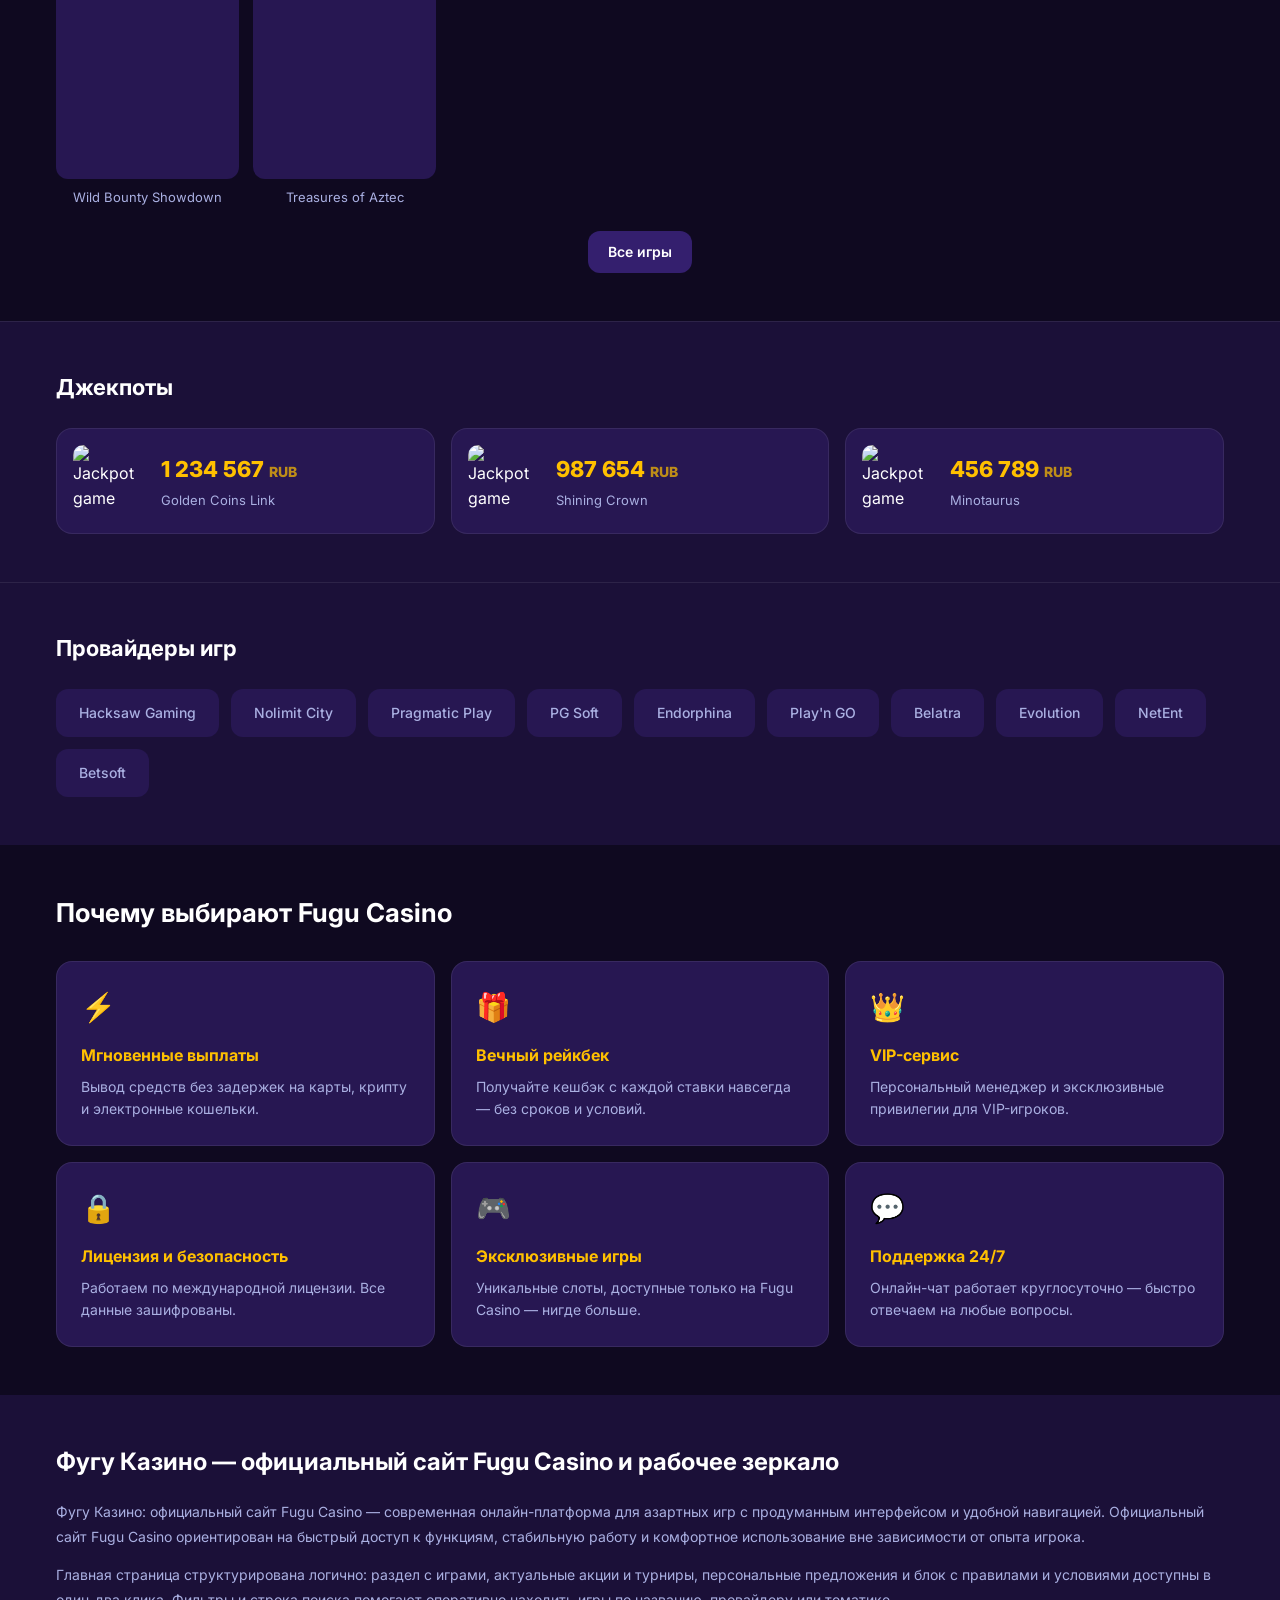
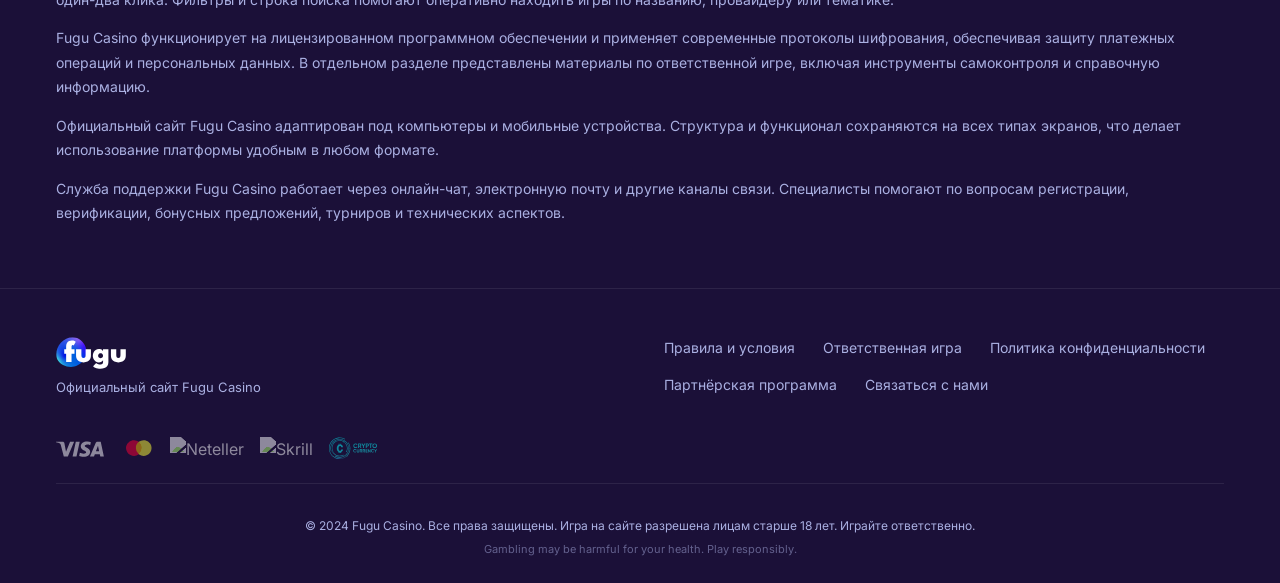
==== commit cfa8548b: "Update design, add bot admin, improve mobile responsiveness" ====
--- a/index.html
+++ b/index.html
@@ -15,6 +15,23 @@
 </head>
 
 <body>
+
+    <!-- ===== APP BANNER ===== -->
+    <div class="app-banner" id="appBanner">
+        <div class="container app-banner__inner">
+            <div class="app-banner__info">
+                <img src="assets/icons/logo.svg" alt="App Icon" class="app-banner__icon" onerror="this.src='https://cdn-icons-png.flaticon.com/512/3133/3133887.png';">
+                <div class="app-banner__text">
+                    <p class="app-banner__title">Fugu Casino App</p>
+                    <p class="app-banner__desc">Скачайте для быстрой игры</p>
+                </div>
+            </div>
+            <div class="app-banner__actions">
+                <a href="#" class="btn btn--primary btn--sm app-banner__btn">Скачать</a>
+                <button class="app-banner__close" onclick="document.getElementById('appBanner').style.display='none'">✕</button>
+            </div>
+        </div>
+    </div>
 
     <!-- ===== HEADER ===== -->
     <header class="header" id="header">
@@ -86,15 +103,15 @@
     <div class="nav-tabs-wrap">
         <div class="container">
             <div class="nav-tabs" id="navTabs">
-                <a href="#" class="nav-tabs__item nav-tabs__item--active">Лобби</a>
-                <a href="#" class="nav-tabs__item">Слоты</a>
-                <a href="#" class="nav-tabs__item">Instant Games</a>
-                <a href="#" class="nav-tabs__item">Для хайроллеров</a>
-                <a href="#" class="nav-tabs__item">Настольные</a>
-                <a href="#" class="nav-tabs__item">Multiplier</a>
-                <a href="#" class="nav-tabs__item">Megaways</a>
-                <a href="#" class="nav-tabs__item">Hold And Win</a>
-                <a href="#" class="nav-tabs__item">Только на FUGU</a>
+                <a href="#" class="nav-tabs__item nav-tabs__item--active" data-filter="all">Лобби</a>
+                <a href="#" class="nav-tabs__item" data-filter="slots">Слоты</a>
+                <a href="#" class="nav-tabs__item" data-filter="instant">Instant Games</a>
+                <a href="#" class="nav-tabs__item" data-filter="highroller">Для хайроллеров</a>
+                <a href="#" class="nav-tabs__item" data-filter="table">Настольные</a>
+                <a href="#" class="nav-tabs__item" data-filter="multiplier">Multiplier</a>
+                <a href="#" class="nav-tabs__item" data-filter="megaways">Megaways</a>
+                <a href="#" class="nav-tabs__item" data-filter="holdandwin">Hold And Win</a>
+                <a href="#" class="nav-tabs__item" data-filter="exclusive">Только на FUGU</a>
             </div>
         </div>
     </div>
@@ -104,8 +121,7 @@
         <div class="container">
             <div class="cat-banners__grid">
                 <!-- Колесо фортуны -->
-                <a href="#" class="cat-card cat-card--wheel"
-                    style="background-image:linear-gradient(90deg,rgba(255,91,21,0) 0%,rgba(255,91,21,.3) 50%,rgba(255,91,21,.62) 100%);">
+                <a href="#" class="cat-card cat-card--wheel">
                     <div class="cat-card__img-wr">
                         <img src="https://xn----btbm6aeire.xn--p1ai/assets/img/upload/s3/banner/01k88g1hymsk1tsmrag4kjrhw4/image/l986c0d7olwookosc40o0s8wsg4coo8.webp"
                             alt="Колесо фортуны" class="cat-card__img">
@@ -113,8 +129,7 @@
                     <h3 class="cat-card__title">Колесо<br>фортуны</h3>
                 </a>
                 <!-- Бонусы -->
-                <a href="#" class="cat-card cat-card--bonuses"
-                    style="background-image:url(https://xn----btbm6aeire.xn--p1ai/assets/img/upload/s3/banner/01k88fy62edq56z5gypj08m4ff/image_bg/1ztc4boyj3dw48gs8wwckc88w4848ko.webp);">
+                <a href="#" class="cat-card cat-card--bonuses">
                     <div class="cat-card__img-wr">
                         <img src="https://xn----btbm6aeire.xn--p1ai/assets/img/upload/s3/banner/01k88fy62edq56z5gypj08m4ff/image/456t3kahjn28s88w4gs888gco4ksk0c.webp"
                             alt="Бонусы" class="cat-card__img">
@@ -122,8 +137,7 @@
                     <h3 class="cat-card__title">Бонусы</h3>
                 </a>
                 <!-- VIP Club -->
-                <a href="#" class="cat-card cat-card--vip"
-                    style="background-image:url(https://xn----btbm6aeire.xn--p1ai/assets/img/upload/s3/banner/01k88g4m79qcjyx1w2mtd1ada2/image_bg/icn8tjtr7hw80co4cok4s04g0888coc.webp);">
+                <a href="#" class="cat-card cat-card--vip">
                     <div class="cat-card__img-wr">
                         <img src="https://xn----btbm6aeire.xn--p1ai/assets/img/upload/s3/banner/01k88g4m79qcjyx1w2mtd1ada2/image/8r2eo3ityts800ooo0kgogoo840k8ok.webp"
                             alt="VIP Club" class="cat-card__img">
@@ -159,7 +173,7 @@
                 <h2 class="section-head__title">Только на FUGU</h2>
             </div>
             <div class="games-grid">
-                <div class="game-card">
+                <div class="game-card" data-category="exclusive slots new">
                     <div class="game-card__img-wr">
                         <img src="https://xn----btbm6aeire.xn--p1ai/assets/img/upload/hacksaw/lefugu.webp" alt="Le Fugu"
                             class="game-card__img">
@@ -173,7 +187,7 @@
                     </div>
                     <p class="game-card__name">Le Fugu</p>
                 </div>
-                <div class="game-card">
+                <div class="game-card" data-category="exclusive slots new">
                     <div class="game-card__img-wr">
                         <img src="https://xn----btbm6aeire.xn--p1ai/assets/img/upload/spnmnl/fugugodsv.webp"
                             alt="Fugu Gods V" class="game-card__img">
@@ -187,7 +201,7 @@
                     </div>
                     <p class="game-card__name">Fugu Gods V</p>
                 </div>
-                <div class="game-card">
+                <div class="game-card" data-category="exclusive instant">
                     <div class="game-card__img-wr">
                         <img src="https://xn----btbm6aeire.xn--p1ai/assets/img/upload/gamebeat/spin4deadfugu.webp"
                             alt="Spin 4 Dead Fugu" class="game-card__img">
@@ -200,7 +214,7 @@
                     </div>
                     <p class="game-card__name">Spin 4 Dead Fugu</p>
                 </div>
-                <div class="game-card">
+                <div class="game-card" data-category="exclusive slots highroller">
                     <div class="game-card__img-wr">
                         <img src="https://xn----btbm6aeire.xn--p1ai/assets/img/upload/hacksaw/spearofathena.webp"
                             alt="Spear of Athena" class="game-card__img">
@@ -213,7 +227,7 @@
                     </div>
                     <p class="game-card__name">Spear of Athena</p>
                 </div>
-                <div class="game-card">
+                <div class="game-card" data-category="slots megaways">
                     <div class="game-card__img-wr">
                         <img src="https://xn----btbm6aeire.xn--p1ai/assets/img/upload/nolimit/bruteforce.webp"
                             alt="Brute Force" class="game-card__img">
@@ -223,7 +237,7 @@
                     </div>
                     <p class="game-card__name">Brute Force</p>
                 </div>
-                <div class="game-card">
+                <div class="game-card" data-category="slots multiplier">
                     <div class="game-card__img-wr">
                         <img src="https://xn----btbm6aeire.xn--p1ai/assets/img/upload/hacksaw/ripcity.webp"
                             alt="Rip City" class="game-card__img">
@@ -233,7 +247,7 @@
                     </div>
                     <p class="game-card__name">Rip City</p>
                 </div>
-                <div class="game-card">
+                <div class="game-card" data-category="slots holdandwin">
                     <div class="game-card__img-wr">
                         <img src="https://xn----btbm6aeire.xn--p1ai/assets/img/upload/pgsoft/wildbountyshowdown.webp"
                             alt="Wild Bounty Showdown" class="game-card__img">
@@ -243,7 +257,7 @@
                     </div>
                     <p class="game-card__name">Wild Bounty Showdown</p>
                 </div>
-                <div class="game-card">
+                <div class="game-card" data-category="slots table">
                     <div class="game-card__img-wr">
                         <img src="https://xn----btbm6aeire.xn--p1ai/assets/img/upload/pgsoft/treasuresofaztec.webp"
                             alt="Treasures of Aztec" class="game-card__img">
--- a/css/styles.css
+++ b/css/styles.css
@@ -5,19 +5,19 @@
 
 /* --- CSS Variables (оригинальные цвета) --- */
 :root {
-    --bg: #131418;
-    --bg-header: #1a1c22;
-    --bg-card: #20222a;
-    --bg-card-2: #2b2e3a;
-    --accent-gold: #ffd900;
-    --accent-amber: #ff9409;
+    --bg: #0F0920;
+    --bg-header: #1B1038;
+    --bg-card: #271752;
+    --bg-card-2: #341F6E;
+    --accent-gold: #FFC000;
+    --accent-amber: #FF3366;
     --text: #ffffff;
-    --text-muted: #8b8e99;
+    --text-muted: #AAB0E2;
     --border: rgba(255, 255, 255, 0.08);
-    --radius: 10px;
+    --radius: 12px;
     --radius-lg: 16px;
     --font: 'Inter', sans-serif;
-    --transition: 0.22s ease;
+    --transition: 0.25s ease;
     --max-width: 1200px;
 }
 
@@ -88,13 +88,14 @@
 
 .btn--primary {
     background: linear-gradient(135deg, var(--accent-amber), var(--accent-gold));
-    color: #111;
+    color: #fff;
+    box-shadow: 0 4px 15px rgba(255, 51, 102, 0.4);
 }
 
 .btn--primary:hover {
-    filter: brightness(1.1);
+    filter: brightness(1.15);
     transform: translateY(-2px);
-    box-shadow: 0 4px 20px rgba(255, 148, 9, 0.4);
+    box-shadow: 0 6px 20px rgba(255, 51, 102, 0.6);
 }
 
 .btn--primary:active {
@@ -107,7 +108,7 @@
 }
 
 .btn--ghost:hover {
-    background: #383b47;
+    background: #462A92;
 }
 
 .btn--large {
@@ -120,6 +121,62 @@
     padding: 8px 16px;
     font-size: 13px;
     border-radius: 8px;
+}
+
+/* ==============================================
+   APP BANNER
+   ============================================== */
+.app-banner {
+    background: var(--bg-card);
+    border-bottom: 1px solid var(--border);
+    padding: 10px 0;
+    position: relative;
+    z-index: 1000;
+}
+.app-banner__inner {
+    display: flex;
+    justify-content: space-between;
+    align-items: center;
+}
+.app-banner__info {
+    display: flex;
+    align-items: center;
+    gap: 12px;
+}
+.app-banner__icon {
+    width: 36px;
+    height: 36px;
+    border-radius: 8px;
+    background: var(--bg);
+    padding: 4px;
+    object-fit: contain;
+}
+.app-banner__text {
+    display: flex;
+    flex-direction: column;
+}
+.app-banner__title {
+    font-size: 14px;
+    font-weight: 700;
+    color: var(--text);
+    margin-bottom: 2px;
+}
+.app-banner__desc {
+    font-size: 12px;
+    color: var(--text-muted);
+}
+.app-banner__actions {
+    display: flex;
+    align-items: center;
+    gap: 12px;
+}
+.app-banner__close {
+    color: var(--text-muted);
+    font-size: 18px;
+    padding: 4px;
+}
+.app-banner__close:hover {
+    color: var(--text);
 }
 
 /* ==============================================
@@ -168,7 +225,7 @@
     display: flex;
     align-items: center;
     overflow: hidden;
-    background: #0f1015;
+    background: var(--bg);
 }
 
 .hero__bg {
@@ -185,9 +242,9 @@
     position: absolute;
     inset: 0;
     background: linear-gradient(90deg,
-            rgba(19, 20, 24, 0.95) 0%,
-            rgba(19, 20, 24, 0.6) 50%,
-            rgba(19, 20, 24, 0.1) 100%);
+            rgba(15, 9, 32, 0.95) 0%,
+            rgba(15, 9, 32, 0.6) 50%,
+            rgba(15, 9, 32, 0.1) 100%);
 }
 
 .hero__character {
@@ -243,7 +300,7 @@
     background-clip: text;
     display: block;
     position: relative;
-    filter: drop-shadow(0 4px 24px rgba(255, 180, 0, 0.25));
+    filter: drop-shadow(0 4px 24px rgba(255, 51, 102, 0.4));
 }
 
 .hero__cta {
@@ -496,23 +553,23 @@
 }
 
 .cat-card--wheel {
-    background: linear-gradient(135deg, #1a0a00, #3b1a00);
+    background: linear-gradient(135deg, #FF6B00 0%, #FF2E00 100%);
 }
 
 .cat-card--bonuses {
-    background: #1a1030;
+    background: linear-gradient(135deg, #7C3AED 0%, #3B0764 100%);
 }
 
 .cat-card--vip {
-    background: #0d1528;
+    background: linear-gradient(135deg, #10B981 0%, #047857 100%);
 }
 
 .cat-card--live {
-    background: #0a1a12;
+    background: linear-gradient(135deg, #F43F5E 0%, #BE123C 100%);
 }
 
 .cat-card--sport {
-    background: #0d1020;
+    background: linear-gradient(135deg, #3B82F6 0%, #1D4ED8 100%);
 }
 
 /* Последние 2 карточки — занять по полколонны */
@@ -590,7 +647,7 @@
 
 .badge--exclusive {
     background: linear-gradient(135deg, var(--accent-amber), var(--accent-gold));
-    color: #111;
+    color: #fff;
 }
 
 .game-card__name {
@@ -612,7 +669,9 @@
    JACKPOTS
    ============================================== */
 .jackpots {
-    background: linear-gradient(180deg, var(--bg) 0%, rgba(255, 180, 0, 0.04) 100%);
+    background: var(--bg-header);
+    border-top: 1px solid var(--border);
+    border-bottom: 1px solid var(--border);
 }
 
 .jackpots__cards {
@@ -867,7 +926,7 @@
     }
 
     .hero {
-        min-height: 360px;
+        min-height: 340px;
     }
 
     .hero__offer-value {
@@ -876,6 +935,7 @@
 
     .hero__character {
         opacity: 0.3;
+        max-width: 80%;
     }
 
     .cat-banners__grid {
@@ -888,6 +948,7 @@
 
     .games-grid {
         grid-template-columns: repeat(auto-fill, minmax(130px, 1fr));
+        gap: 10px;
     }
 
     .footer__top {
@@ -896,41 +957,83 @@
     }
 
     .seo-text h1 {
+        font-size: 18px;
+    }
+
+    .advantages__title {
         font-size: 20px;
-    }
-
-    .advantages__title {
-        font-size: 22px;
     }
 
     .jackpots__cards {
         grid-template-columns: 1fr;
     }
+    
+    .app-banner__inner {
+        flex-direction: column;
+        align-items: flex-start;
+        gap: 10px;
+    }
+    .app-banner__actions {
+        width: 100%;
+        justify-content: space-between;
+    }
 }
 
 @media (max-width: 480px) {
+    .header__inner {
+        height: 56px;
+    }
+    .header__logo img {
+        height: 28px;
+    }
+
+    .hero {
+        min-height: 280px;
+    }
+    .hero__content {
+        padding: 40px 0;
+    }
+
     .hero__offer-value {
-        font-size: 52px;
+        font-size: 48px;
     }
 
     .cat-banners__grid {
-        grid-template-columns: 1fr 1fr;
-    }
-
-    .cat-card--wheel {
-        grid-column: span 2;
+        grid-template-columns: 1fr;
+    }
+
+    .cat-card--wheel, 
+    .cat-card:nth-child(4), 
+    .cat-card:nth-child(5) {
+        grid-column: span 1;
     }
 
     .games-grid {
-        grid-template-columns: repeat(3, 1fr);
+        grid-template-columns: repeat(2, 1fr); /* 2 columns strictly for portrait phones */
+        gap: 10px;
     }
 
     .providers__list {
         gap: 8px;
+        justify-content: center;
     }
 
     .provider-item {
-        padding: 10px 14px;
+        padding: 8px 12px;
         font-size: 12px;
     }
+    
+    .section {
+        padding: 32px 0;
+    }
+
+    .app-banner {
+        padding: 8px 0;
+    }
+    .app-banner__title {
+        font-size: 13px;
+    }
+    .app-banner__desc {
+        font-size: 11px;
+    }
 }
